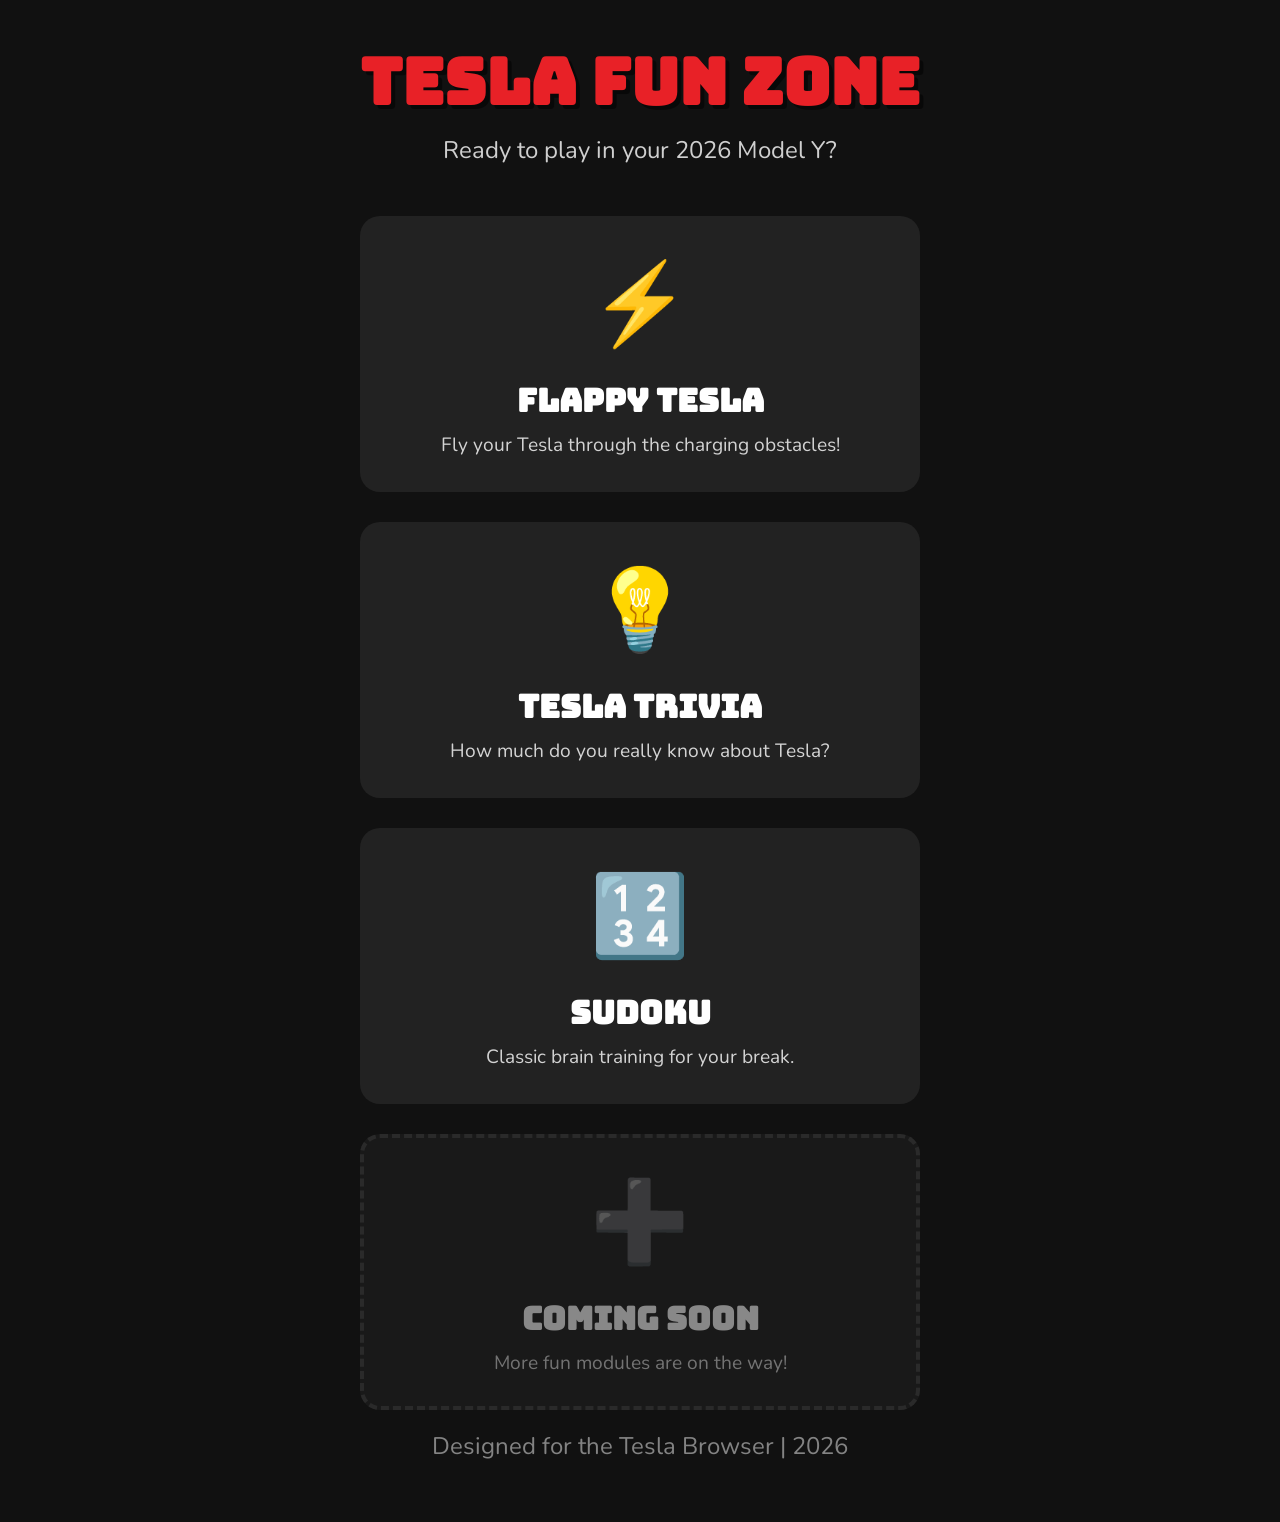
==== index.html @ e52a1d71 "Initial commit of Tesla Fun Zone: 3 modules" ====
<!DOCTYPE html>
<html lang="en">
<head>
    <meta charset="UTF-8">
    <meta name="viewport" content="width=device-width, initial-scale=1.0, maximum-scale=1.0, user-scalable=no">
    <title>Tesla Fun Zone</title>
    <link rel="stylesheet" href="style.css">
    <link href="https://fonts.googleapis.com/css2?family=Bungee&family=Nunito:wght@400;700&display=swap" rel="stylesheet">
</head>
<body>
    <div class="container">
        <header>
            <h1>Tesla Fun Zone</h1>
            <p>Ready to play in your 2026 Model Y?</p>
        </header>

        <main class="grid-container">
            <a href="modules/flappy-tesla/index.html" class="card" id="flappy-card">
                <div class="card-icon">⚡</div>
                <h2>Flappy Tesla</h2>
                <p>Fly your Tesla through the charging obstacles!</p>
            </a>
            
            <a href="modules/trivia/index.html" class="card" id="trivia-card">
                <div class="card-icon">💡</div>
                <h2>Tesla Trivia</h2>
                <p>How much do you really know about Tesla?</p>
            </a>

            <a href="modules/sudoku/index.html" class="card" id="sudoku-card">
                <div class="card-icon">🔢</div>
                <h2>Sudoku</h2>
                <p>Classic brain training for your break.</p>
            </a>

            <div class="card disabled">
                <div class="card-icon">➕</div>
                <h2>Coming Soon</h2>
                <p>More fun modules are on the way!</p>
            </div>
        </main>

        <footer>
            <p>Designed for the Tesla Browser | 2026</p>
        </footer>
    </div>
</body>
</html>
---- style.css ----
:root {
    --primary-color: #e82127; /* Tesla Red */
    --bg-color: #111;
    --card-bg: #222;
    --text-color: #fff;
    --accent-color: #00d1ff;
    --card-hover: #333;
    --font-heading: 'Bungee', cursive;
    --font-body: 'Nunito', sans-serif;
}

* {
    box-sizing: border-box;
    margin: 0;
    padding: 0;
    -webkit-tap-highlight-color: transparent; /* No blue tap highlight */
}

body {
    background-color: var(--bg-color);
    color: var(--text-color);
    font-family: var(--font-body);
    overflow-x: hidden;
    height: 100vh;
    display: flex;
    flex-direction: column;
}

.container {
    padding: 40px;
    max-width: 1400px;
    margin: 0 auto;
    flex: 1;
    display: flex;
    flex-direction: column;
    justify-content: center;
}

header {
    text-align: center;
    margin-bottom: 50px;
}

h1 {
    font-family: var(--font-heading);
    font-size: 4rem;
    color: var(--primary-color);
    text-shadow: 4px 4px 0px rgba(0,0,0,0.5);
    margin-bottom: 10px;
}

p {
    font-size: 1.5rem;
    opacity: 0.8;
}

.grid-container {
    display: grid;
    grid-template-columns: repeat(auto-fit, minmax(300px, 1fr));
    gap: 30px;
}

.card {
    background: var(--card-bg);
    border: 4px solid transparent;
    border-radius: 20px;
    padding: 30px;
    text-align: center;
    text-decoration: none;
    color: var(--text-color);
    transition: transform 0.2s, border-color 0.2s, background-color 0.2s;
    display: flex;
    flex-direction: column;
    align-items: center;
    cursor: pointer;
}

.card:hover, .card:active {
    transform: scale(1.05);
    border-color: var(--primary-color);
    background-color: var(--card-hover);
}

.card-icon {
    font-size: 5rem;
    margin-bottom: 20px;
}

.card h2 {
    font-family: var(--font-heading);
    font-size: 2rem;
    margin-bottom: 10px;
}

.card p {
    font-size: 1.2rem;
}

.card.disabled {
    opacity: 0.5;
    cursor: not-allowed;
    border-style: dashed;
    border-color: #444;
}

.card.disabled:hover {
    transform: none;
    border-color: #444;
}

footer {
    text-align: center;
    padding: 20px;
    font-size: 1rem;
    opacity: 0.6;
}

/* Back button shared style */
.back-btn {
    position: fixed;
    top: 20px;
    left: 20px;
    background: var(--primary-color);
    color: white;
    padding: 15px 25px;
    border-radius: 12px;
    text-decoration: none;
    font-family: var(--font-heading);
    font-size: 1.2rem;
    z-index: 1000;
    box-shadow: 0 4px 10px rgba(0,0,0,0.5);
    transition: transform 0.1s;
}

.back-btn:active {
    transform: translateY(3px);
}

/* Large Screens */
@media (max-width: 800px) {
    h1 { font-size: 2.5rem; }
    .grid-container { grid-template-columns: 1fr 1fr; }
}

@media (max-width: 500px) {
    .grid-container { grid-template-columns: 1fr; }
}
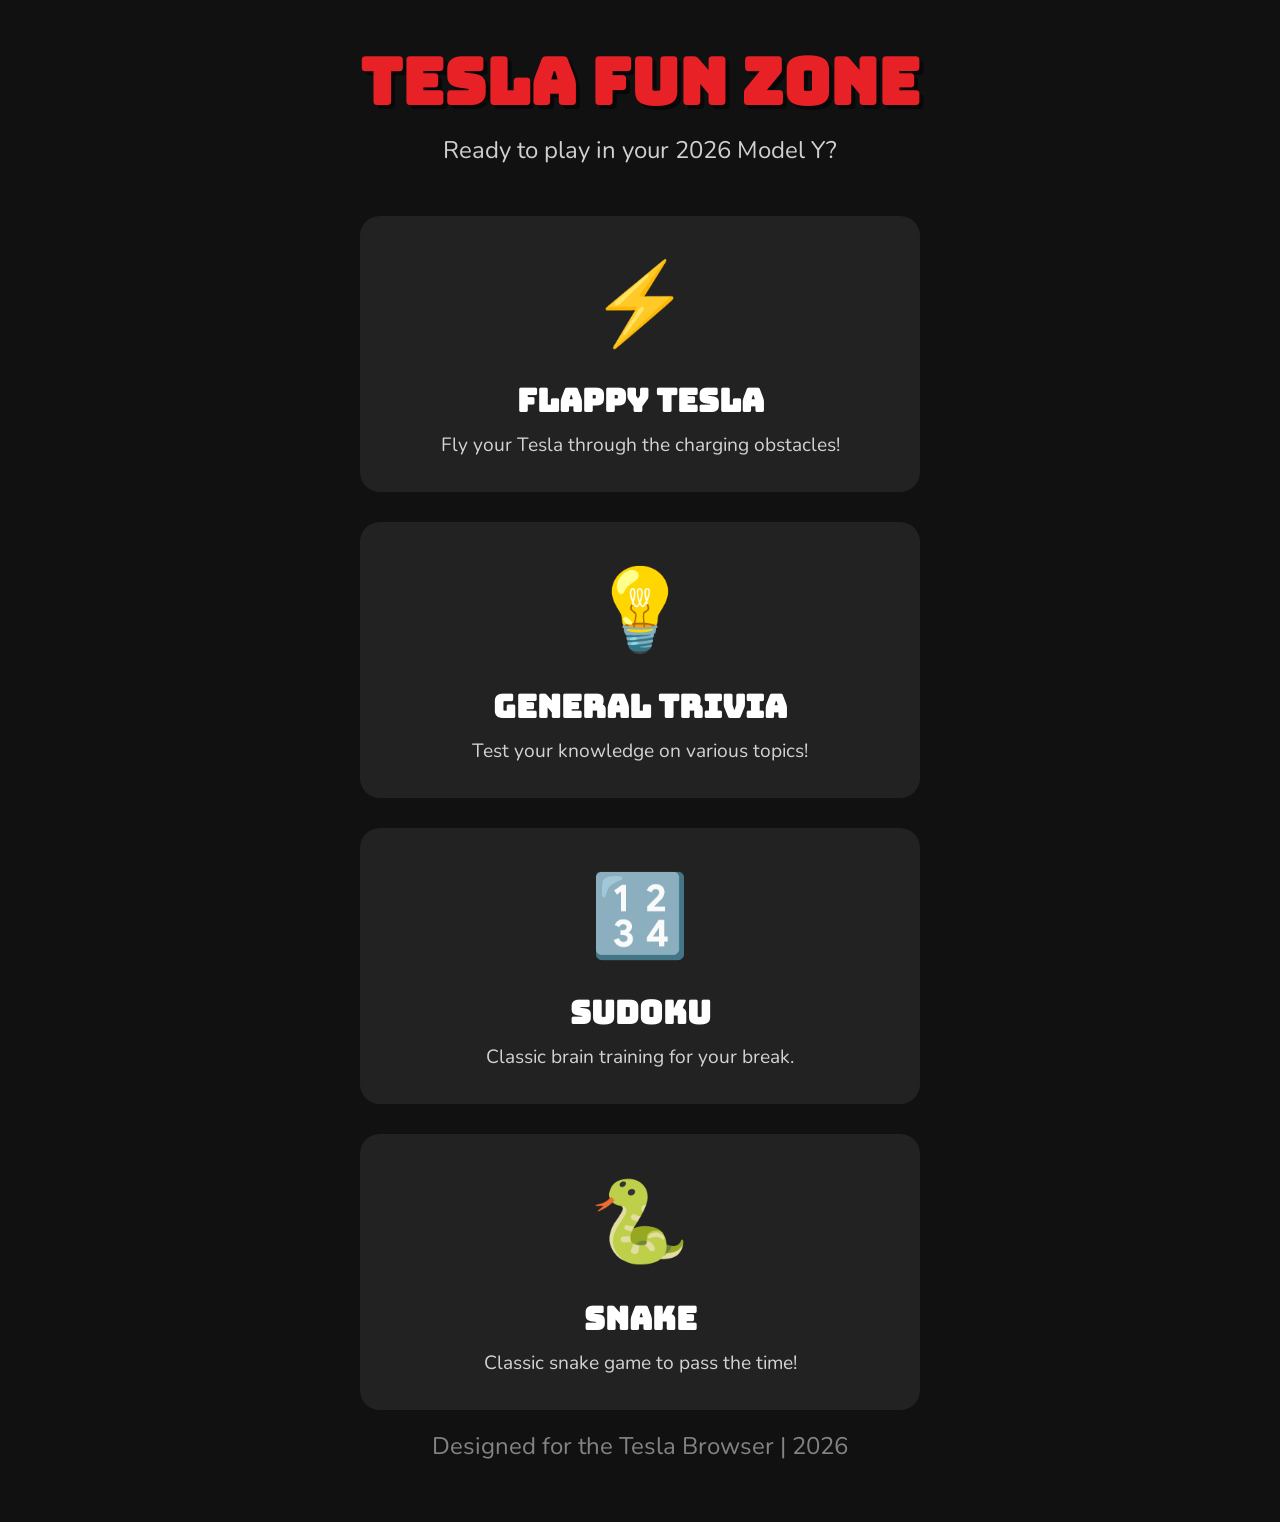
==== commit e7822c08: "feat: update trivia to general topics and add snake game - Changed the trivia questions from Tesla-s" ====
--- a/index.html
+++ b/index.html
@@ -23,8 +23,8 @@
             
             <a href="modules/trivia/index.html" class="card" id="trivia-card">
                 <div class="card-icon">💡</div>
-                <h2>Tesla Trivia</h2>
-                <p>How much do you really know about Tesla?</p>
+                <h2>General Trivia</h2>
+                <p>Test your knowledge on various topics!</p>
             </a>
 
             <a href="modules/sudoku/index.html" class="card" id="sudoku-card">
@@ -33,11 +33,11 @@
                 <p>Classic brain training for your break.</p>
             </a>
 
-            <div class="card disabled">
-                <div class="card-icon">➕</div>
-                <h2>Coming Soon</h2>
-                <p>More fun modules are on the way!</p>
-            </div>
+            <a href="modules/snake/index.html" class="card" id="snake-card">
+                <div class="card-icon">🐍</div>
+                <h2>Snake</h2>
+                <p>Classic snake game to pass the time!</p>
+            </a>
         </main>
 
         <footer>
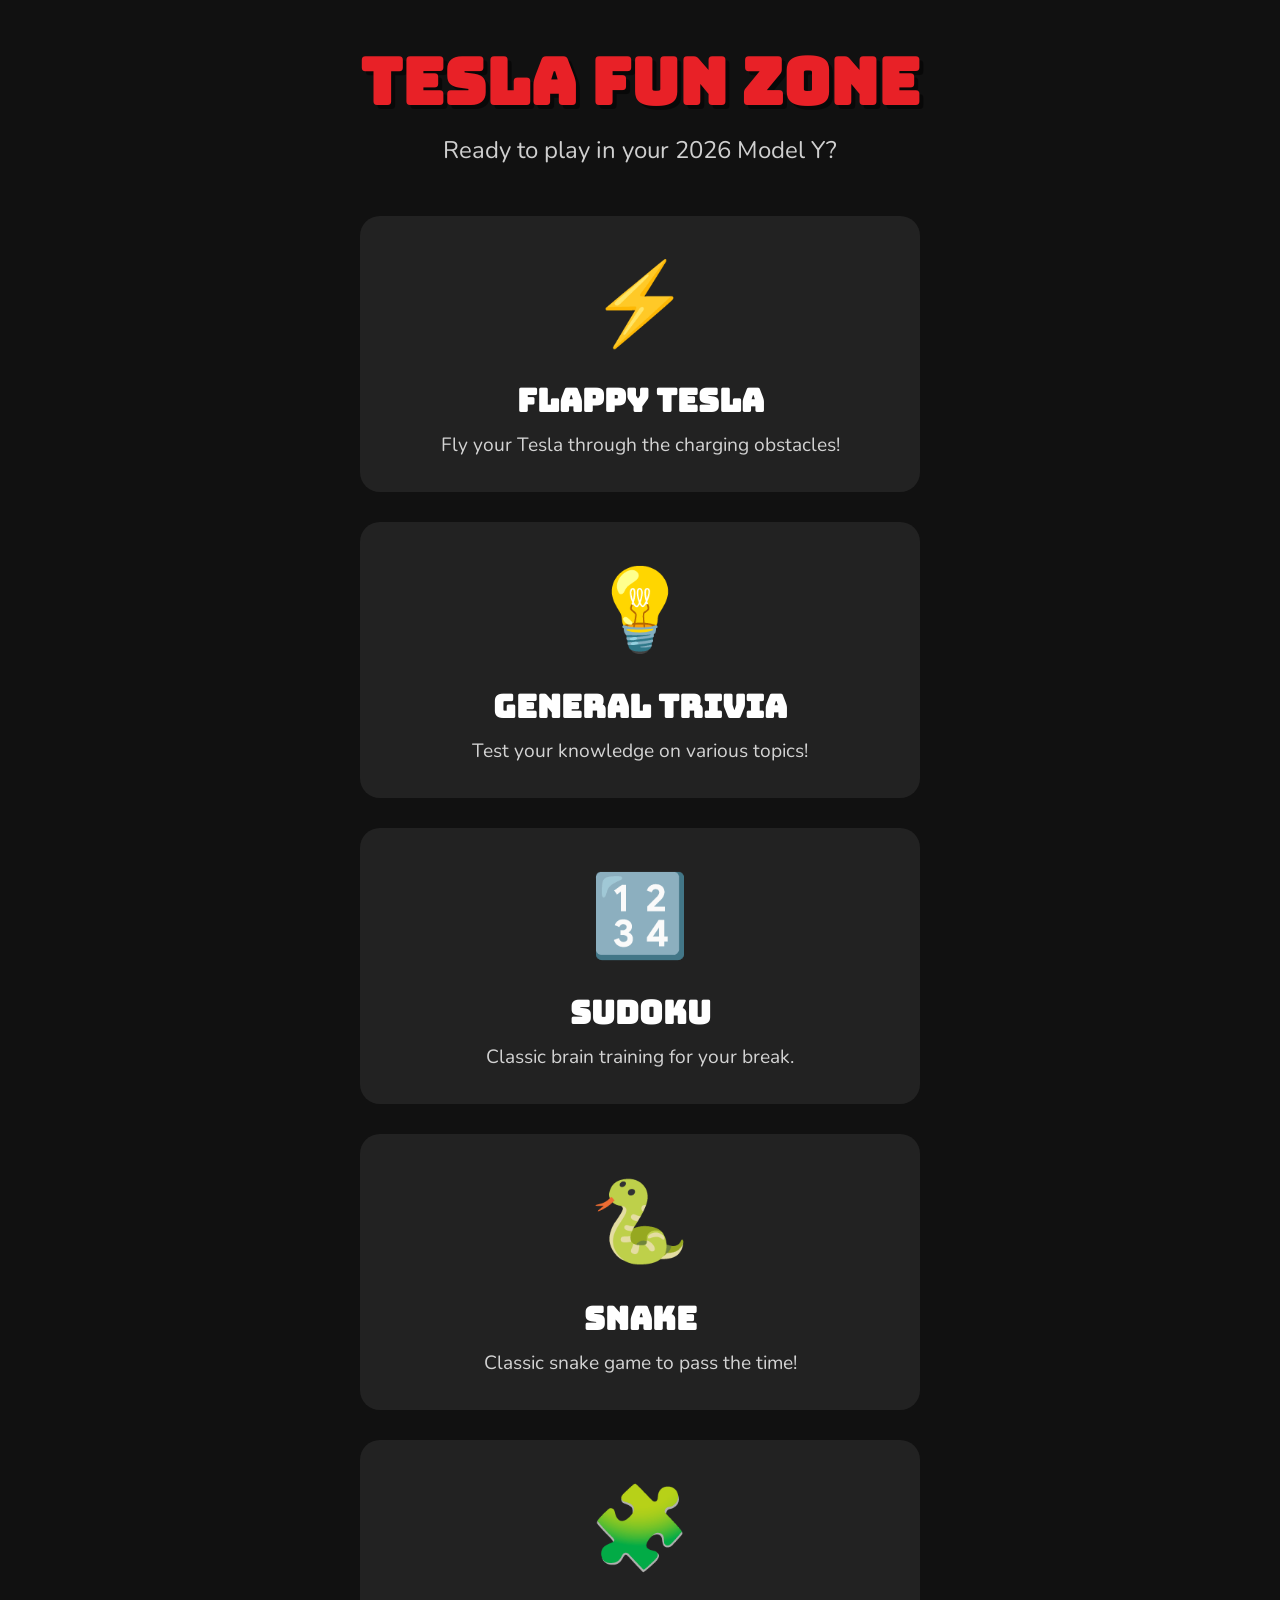
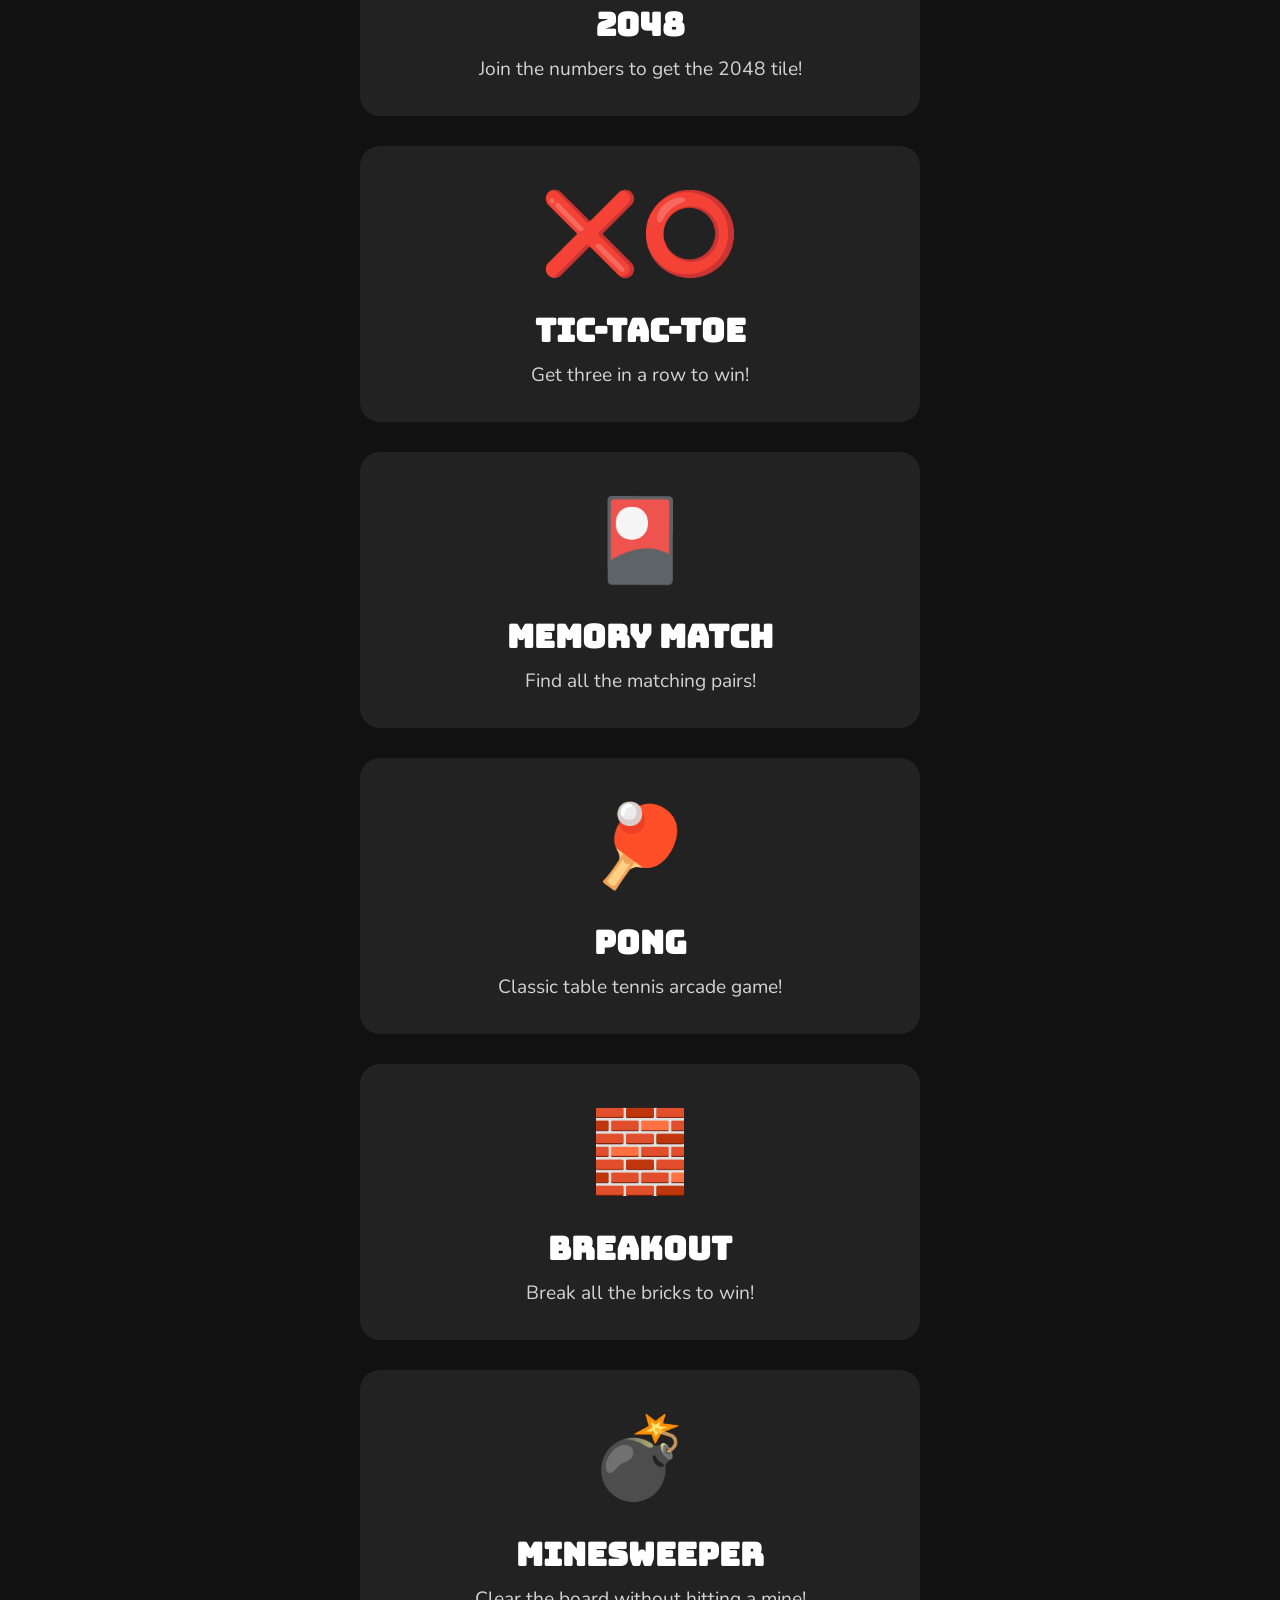
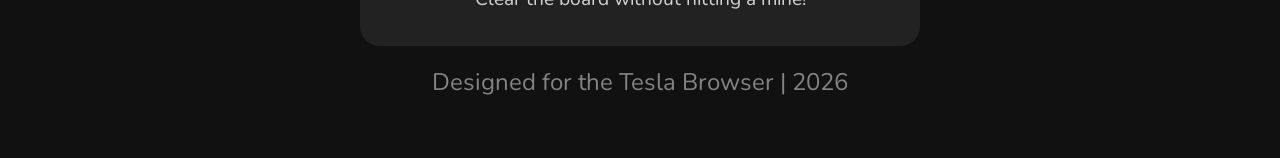
==== commit e29560b1: "feat: Add 6 new games to Tesla Fun Zone Added 2048, Breakout, Memory Match, Minesweeper, Pong, and T" ====
--- a/index.html
+++ b/index.html
@@ -38,6 +38,42 @@
                 <h2>Snake</h2>
                 <p>Classic snake game to pass the time!</p>
             </a>
+
+            <a href="modules/2048/index.html" class="card" id="2048-card">
+                <div class="card-icon">🧩</div>
+                <h2>2048</h2>
+                <p>Join the numbers to get the 2048 tile!</p>
+            </a>
+
+            <a href="modules/tic-tac-toe/index.html" class="card" id="tictactoe-card">
+                <div class="card-icon">❌⭕</div>
+                <h2>Tic-Tac-Toe</h2>
+                <p>Get three in a row to win!</p>
+            </a>
+
+            <a href="modules/memory-match/index.html" class="card" id="memory-card">
+                <div class="card-icon">🎴</div>
+                <h2>Memory Match</h2>
+                <p>Find all the matching pairs!</p>
+            </a>
+
+            <a href="modules/pong/index.html" class="card" id="pong-card">
+                <div class="card-icon">🏓</div>
+                <h2>Pong</h2>
+                <p>Classic table tennis arcade game!</p>
+            </a>
+
+            <a href="modules/breakout/index.html" class="card" id="breakout-card">
+                <div class="card-icon">🧱</div>
+                <h2>Breakout</h2>
+                <p>Break all the bricks to win!</p>
+            </a>
+
+            <a href="modules/minesweeper/index.html" class="card" id="minesweeper-card">
+                <div class="card-icon">💣</div>
+                <h2>Minesweeper</h2>
+                <p>Clear the board without hitting a mine!</p>
+            </a>
         </main>
 
         <footer>
